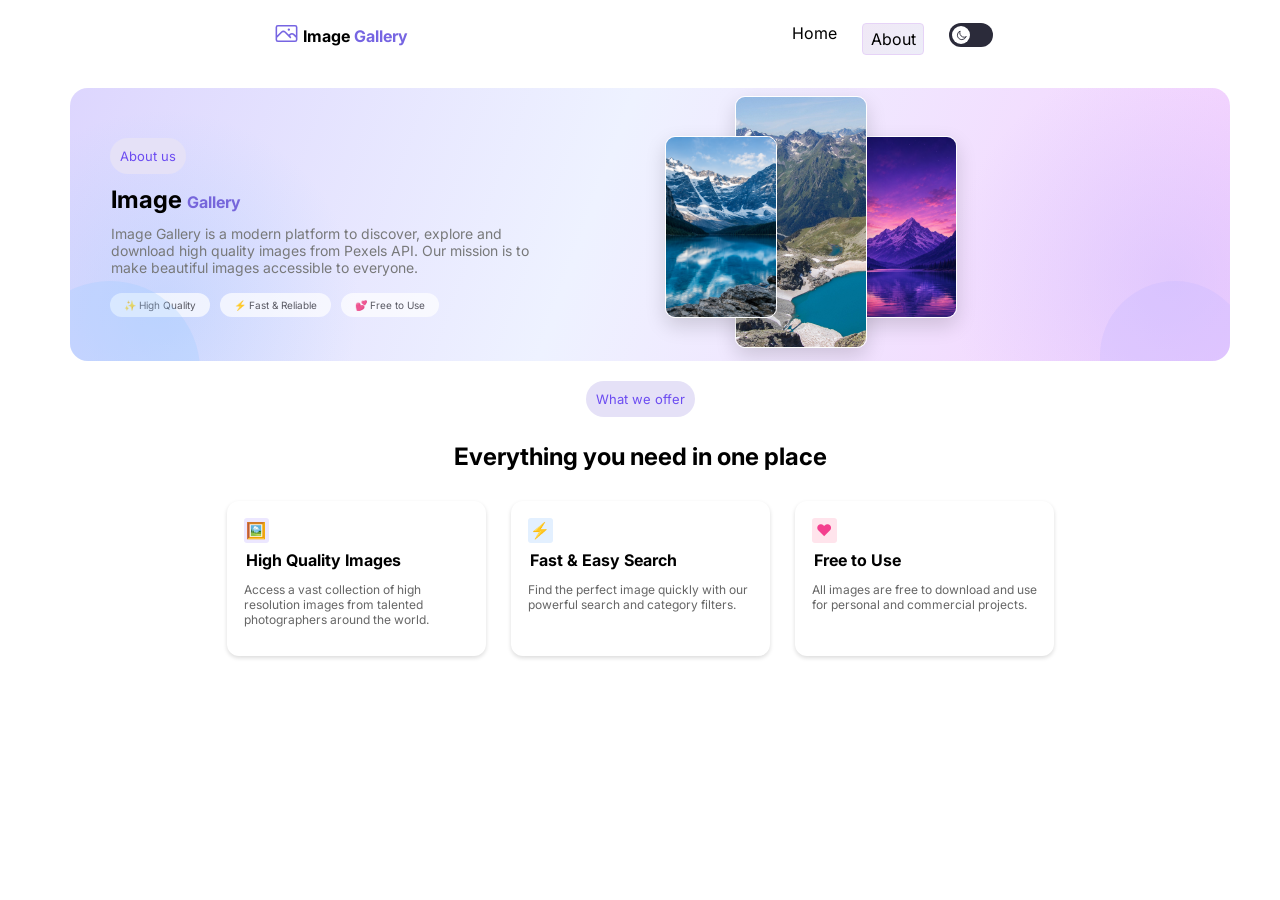
==== about.html @ d6212312 "Add files via upload" ====
<!DOCTYPE html>
<html lang="en">
<head>
    <meta charset="UTF-8">
    <meta name="viewport" content="width=device-width, initial-scale=1.0">
    <title>Document</title>
    <link rel="stylesheet" href="about.css">
</head>
<body>
    
    <div class="main-container">
        <section class="header">
              
            <div style=" display: flex; ">
               <table>
                   <tr>
                    <td>
                        <svg xmlns="http://www.w3.org/2000/svg" fill="none" viewBox="0 0 24 24" stroke-width="1.5" stroke="currentColor" class="size-6" style="width: 25px; height:25px; color: rgb(118, 101, 226);">
                           <path stroke-linecap="round" stroke-linejoin="round" d="m2.25 15.75 5.159-5.159a2.25 2.25 0 0 1 3.182 0l5.159 5.159m-1.5-1.5 1.409-1.409a2.25 2.25 0 0 1 3.182 0l2.909 2.909m-18 3.75h16.5a1.5 1.5 0 0 0 1.5-1.5V6a1.5 1.5 0 0 0-1.5-1.5H3.75A1.5 1.5 0 0 0 2.25 6v12a1.5 1.5 0 0 0 1.5 1.5Zm10.5-11.25h.008v.008h-.008V8.25Zm.375 0a.375.375 0 1 1-.75 0 .375.375 0 0 1 .75 0Z" />
                        </svg>
                    </td>
                    <td><b><span> Image <span style="color: rgb(118, 101, 226);"> Gallery </span> </span></b></td>
                   </tr>
               </table>
            </div>

            <div class="nav">
               <div  id="home"><a href="index.html" style="text-decoration: none; color: black;"> Home </a></div>
               <div id="about" class="one"><a href="about.html" style="text-decoration: none; color:black;"> About</a></div>

              
               <label class="theme-toggle">
                   <input type="checkbox" id="theme-switch">
                   <span class="toggle-track">
                       <span class="toggle-thumb">
                           <svg xmlns="http://www.w3.org/2000/svg" fill="none" viewBox="0 0 24 24" stroke-width="2" stroke="currentColor" width="11" height="11">
                               <path stroke-linecap="round" stroke-linejoin="round" d="M21.752 15.002A9.72 9.72 0 0 1 18 15.75c-5.385 0-9.75-4.365-9.75-9.75 0-1.33.266-2.597.748-3.752A9.753 9.753 0 0 0 3 11.25C3 16.635 7.365 21 12.75 21a9.753 9.753 0 0 0 9.002-5.998Z" />
                           </svg>
                       </span>
                   </span>
               </label>

            </div>

        </section>
        <br>
        <section class="hero">

           <div style="display: flex; flex-wrap: wrap;  align-items: center; padding-left: 30px; gap:60px; ">
            <div class="hero-inner" style="  display: flex;" >
                
                <div class="hero-text" >
                    <div class="about-btn">About us</div>
                    <h1 style="margin: 1px; padding: 5px;">Image <span style="color: rgb(118, 102, 219); font-size: medium;">Gallery</span></h1>
                    <p style="margin: 1px; padding: 5px; color: rgb(120, 121, 122); font-size: 14px;">Image Gallery is a modern platform to discover, explore and download high quality images from Pexels API. Our mission is to make beautiful images accessible to everyone.</p>
                    <div class="hero-pills">
                        <span class="pill">✨ High Quality</span>
                        <span class="pill">⚡ Fast &amp; Reliable</span>
                        <span class="pill">💕 Free to Use</span>
                    </div>
                </div>

            </div>
            <div class="hero-images" >
                    <img class="img1" src="asset/aboutimg1.png" alt="" class="heroimg">
                    <img class="img2" src="asset/pexels-anh-nguyen-87266688-14486504.jpg" alt="" class="heroimg">
                    <img class="img3" src="asset/aboutimg3.png" alt="" class="heroimg">
            </div>
           </div>

        </section>

        <section class="offer" style=" display: flex; flex-direction: column; border: 0.5 px solid black; padding: 10px; margin: 5px;  ">
           <div class="off-head">
                <div class="about-btn">What we offer</div>
                <h2>Everything you need in one place</h2>
           </div>
           <div class="off-cards" style=" display: flex;">
             <div class="offer-card">
                 <div class="icon-box icon-purple">🖼️</div>
                 <h4>High Quality Images</h4>
                 <p>Access a vast collection of high resolution images from talented photographers around the world.</p>
             </div>
             <div class="offer-card">
                 <div class="icon-box icon-blue">⚡</div>
                 <h4>Fast & Easy Search</h4>
                 <p>Find the perfect image quickly with our powerful search and category filters.</p>
             </div>
             <div class="offer-card">
                 <div class="icon-box icon-pink">❤️</div>
                 <h4>Free to Use</h4>
                 <p>All images are free to download and use for personal and commercial projects.</p>
             </div>
           </div>
        </section>
    </div>
<script>
    let themeSwitch = document.querySelector("#theme-switch");

       themeSwitch.addEventListener("change", () => {
       document.body.classList.toggle("dark");

    });
</script>
</body>
</html>
---- about.css ----
@import url('https://fonts.googleapis.com/css2?family=Inter:wght@400;500;600;700;800&display=swap');
  *{
       font-family: 'Inter', sans-serif;
    }
.main-container{
        width: min(1150px,95%);
        height: auto;
        margin  : auto ;
    }
.header{
        width: 96%;
        height: auto;
        padding: 10px;
        margin: 5px;
        height: 30px;
        display: flex;
        justify-content: space-around;
        align-content: center;
        border-radius: 12px;
    }
.nav{
        display: flex; 
        justify-content: space-around; 
        width: 200px; 
        margin-top:5px;
        display: flex;
        gap: 25px;
        width: auto;
    }
.theme-toggle{
    position: relative;
    width: 44px;
    height: 24px;
    display: inline-block;
    cursor: pointer;
}
.theme-toggle input{
    opacity: 0;
    width: 0;
    height: 0;
}
.toggle-track{
    position: absolute;
    top: 0; left: 0; right: 0; bottom: 0;
    background: #2b2b3a;
    border-radius: 20px;
    transition: 0.25s ease;
}
.toggle-thumb{
    position: absolute;
    height: 18px;
    width: 18px;
    left: 3px;
    top: 3px;
    background: #fff;
    color: #2b2b3a;
    border-radius: 50%;
    transition: 0.25s ease;
    display: flex;
    align-items: center;
    justify-content: center;
}
.theme-toggle input:checked + .toggle-track .toggle-thumb{
    transform: translateX(20px);
}
body.dark {
    background: #111827;
    color: #f9fafb;
}
body.dark .header,
body.dark .img-card,
body.dark .hero {
    background: #1f2937;
}
body.dark .hero-text p {
    color: #cbd5e1 !important;
}
body.dark .pill {
    background: #374151;
    color: #f9fafb;
}
body.dark .about-btn{
    background: #374151;
    color: #f9fafb;
}
body.dark .icon-purple{
    background: #374151;
    color: #f9fafb;
}
body.dark .icon-pink{
    background: #374151;
    color: #f9fafb;
}
body.dark .icon-blue{
    background: #374151;
    color: #f9fafb;
}
body.dark .offer-card{
     background: #252e3b;
    color: #f9fafb;
}
.one{
    border: 0.5px solid #e6d3f7;
    border-radius: 4px;
    background: linear-gradient(135deg, #f0e8f6, #ededf8);
    width:60px;
    height:30px;
    display: flex;
    justify-content: center;
    align-items: center;
    cursor: pointer;
}
.hero{
        width: 100%;
        margin: 5px;
        height: auto;
        padding: 5px;
        border-radius: 18px ;
        position: relative;
        overflow: hidden;
        background:
        radial-gradient(circle at 8% 80%, rgba(147, 197, 253, 0.35) 0, transparent 18%),
        radial-gradient(circle at 95% 70%, rgba(196, 181, 253, 0.4) 0, transparent 20%),
        linear-gradient(110deg, #ddd6fe 0%,#eef2ff 45%, #f5d0fe 100%);     
} 
.hero::before {
    content: "";
    position: absolute;
    width: 180px;
    height: 180px;
    left: -50px;
    bottom: -100px;
    background: rgba(147, 197, 253, 0.25);
    border-radius: 50%;
}
.hero::after {
    content: "";
    position: absolute;
    width: 150px;
    height: 150px;
    right: -20px;
    bottom: -70px;
    background: rgba(196, 181, 253, 0.3);
    border-radius: 50%;
   
}
.about-btn{
    padding:10px; 
    margin: 5px; 
    border-radius: 25px;   
    display: inline-block;
    background: #e5e1f7;
    color: #6c4cf1;
    place-items: center;
    font-size: small;
}
.hero-text{
    flex: 1;
    width:450px;
    display: inline;
}
.hero-pills{
    display: flex;
    gap: 10px;
    flex-wrap: wrap;
    margin-top: 12px;
    padding-left: 5px;
}
.pill{
    background: rgba(255,255,255,0.7);
    border-radius: 20px;
    padding: 6px 14px;
    font-size: 10px;
    color: rgb(90,90,100);
}
.hero-images {
    position: relative;
    width: 180px;
    height: 260px;
    margin-top: 3px;
  }
.hero-images img {
    position: absolute;
    object-fit: cover;
    border-radius: 10px;
    border: 1.5px solid #fff;
    box-shadow: 0 8px 20px rgba(0,0,0,0.15);
}
.img1 { width: 110px; height: 180px; left: 50px; top: 40px; z-index: 3; }
.img2 { width: 130px; height: 250px; left: 120px; top: 0;z-index: 2; }
.img3 { width: 110px; height: 180px; left: 230px; top: 40px; z-index: 1; }

.off-head{
    display: flex;
    flex-direction: column;
    align-items: center;
}
.off-cards{
    margin: 5px;
    display: flex;
    justify-content: center;
    gap: 15px;
    
}
.offer-card{
    box-shadow: 0px 2px 4px rgba(0,0,0,0.14); 
    border-radius: 12px;
    margin: 5px;
    width: 225px;
    padding: 17px;
    transition: 0.25s ease;
}
.offer-card:hover{
    transform:translateY(-1.2px) scale(1.01);
}
.icon-box {
    width: 25px; height: 25px;
    border-radius: 3px;
    display: flex; align-items: center; justify-content: center;
    font-size: 16px;
    margin-bottom: 7px;
}
.icon-purple { background: #ece7ff; color: #6c4cf1; }
.icon-blue { background: #e3f0ff; color: #3b82f6; }
.icon-pink { background: #ffe4ec; color: #f43f8e; }
.offer-card p { color: #666; font-size: 12px;  }
.offer-card h4 { margin: 2px;  }
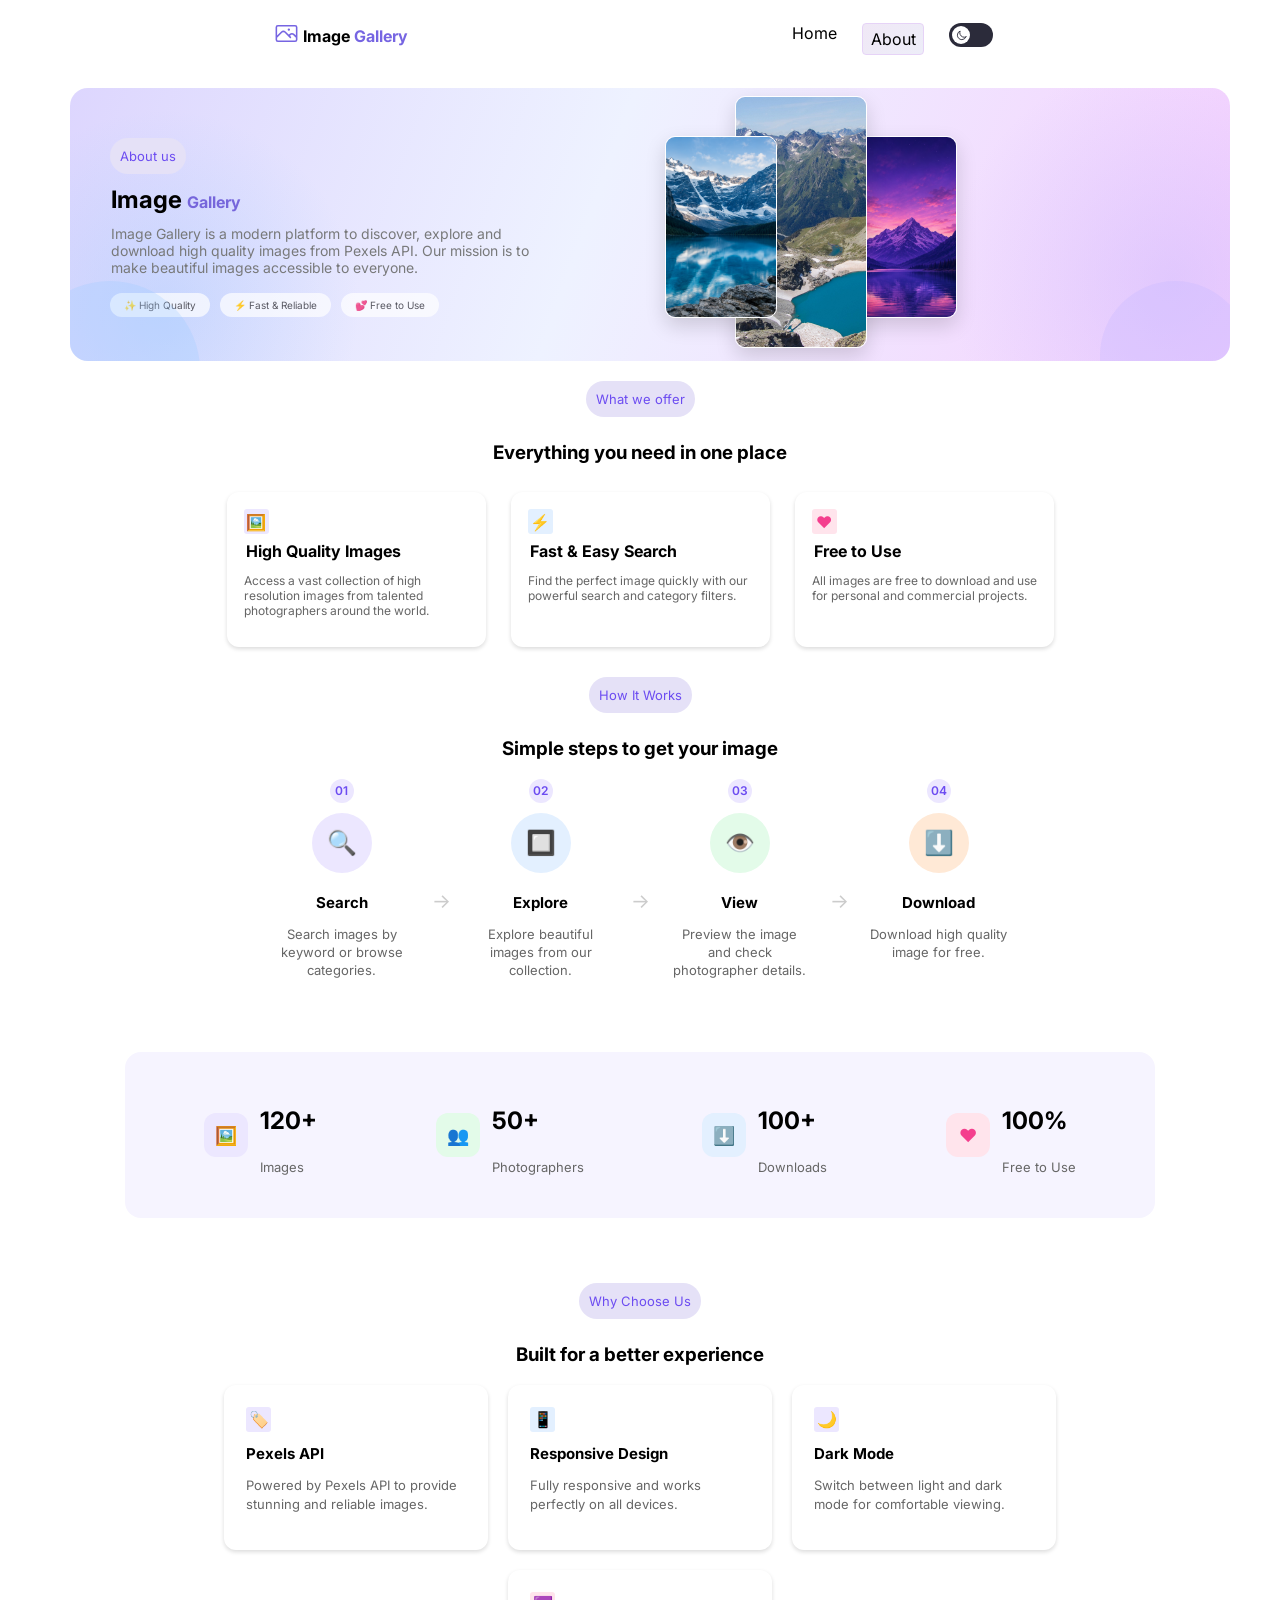
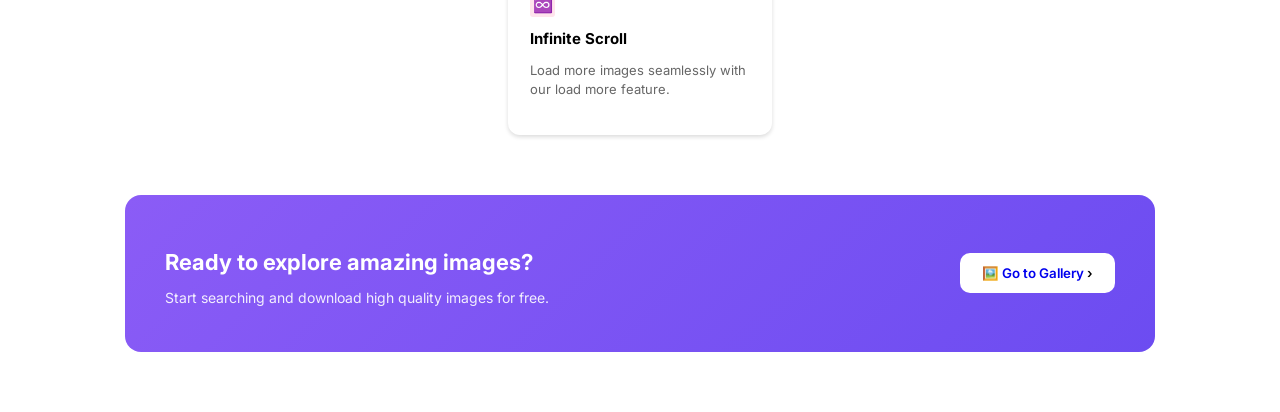
==== commit 36fb7525: "Update about.html" ====
--- a/about.html
+++ b/about.html
@@ -73,7 +73,7 @@
         <section class="offer" style=" display: flex; flex-direction: column; border: 0.5 px solid black; padding: 10px; margin: 5px;  ">
            <div class="off-head">
                 <div class="about-btn">What we offer</div>
-                <h2>Everything you need in one place</h2>
+                <h3>Everything you need in one place</h3>
            </div>
            <div class="off-cards" style=" display: flex;">
              <div class="offer-card">
@@ -93,14 +93,107 @@
              </div>
            </div>
         </section>
-    </div>
-<script>
-    let themeSwitch = document.querySelector("#theme-switch");
+
+        <div class="section-title off-head">
+
+            <div class="about-btn">How It Works</div>
+            <h3>Simple steps to get your image</h3>
+
+        </div>
+        <div class="steps">
+           <div class="step">
+           <div class="step-number">01</div>
+           <div class="step-icon" style="background:#ece7ff;">🔍</div>
+           <h4>Search</h4>
+           <p>Search images by keyword or browse categories.</p>
+       </div>
+        <div class="arrow">→</div>
+        <div class="step">
+            <div class="step-number">02</div>
+                <div class="step-icon" style="background:#e3f0ff;">🔲</div>
+                <h4>Explore</h4>
+                <p>Explore beautiful images from our collection.</p>
+            </div>
+            <div class="arrow">→</div>
+        <div class="step">
+            <div class="step-number">03</div>
+            <div class="step-icon" style="background:#e3fbe9;">👁️</div>
+                 <h4>View</h4>
+                 <p>Preview the image and check photographer details.</p>
+            </div>
+            <div class="arrow">→</div>
+             <div class="step">
+                 <div class="step-number">04</div>
+                     <div class="step-icon" style="background:#ffe9d6;">⬇️</div>
+                     <h4>Download</h4>
+                     <p>Download high quality image for free.</p>
+                 </div>
+             </div>
+
+             <div class="stats">
+                 <div class="stat">
+                      <div class="stat-icon" style="background:#ece7ff;color:#6c4cf1;">🖼️</div>
+                      <div><h3>120+</h3><p>Images</p></div>
+                 </div>
+             <div class="stat">
+             <div class="stat-icon" style="background:#e3fbe9;color:#22c55e;">👥</div>
+                 <div><h3>50+</h3><p>Photographers</p></div>
+             </div>
+             <div class="stat">
+                 <div class="stat-icon" style="background:#e3f0ff;color:#3b82f6;">⬇️</div>
+                 <div><h3>100+</h3><p>Downloads</p></div>
+             </div>
+             <div class="stat">
+                 <div class="stat-icon" style="background:#ffe4ec;color:#f43f8e;">❤️</div>
+                 <div><h3>100%</h3><p>Free to Use</p></div>
+             </div>
+          </div>
+
+          <div class="section-title off-head">
+             <span class="about-btn">Why Choose Us</span>
+             <h3>Built for a better experience</h3>
+          <div class="underline"></div>
+       </div>
+       <div class="why-us">
+         <div class="why-card">
+             <div class="icon-box icon-purple">🏷️</div>
+             <h4>Pexels API</h4>
+             <p>Powered by Pexels API to provide stunning and reliable images.</p>
+         </div>
+         <div class="why-card">
+             <div class="icon-box icon-blue">📱</div>
+             <h4>Responsive Design</h4>
+             <p>Fully responsive and works perfectly on all devices.</p>
+         </div>
+         <div class="why-card">
+             <div class="icon-box icon-purple">🌙</div>
+             <h4>Dark Mode</h4>
+             <p>Switch between light and dark mode for comfortable viewing.</p>
+         </div>
+         <div class="why-card">
+             <div class="icon-box icon-pink">♾️</div>
+             <h4>Infinite Scroll</h4>
+             <p>Load more images seamlessly with our load more feature.</p>
+         </div>
+      </div>
+
+      <div class="cta">
+          <div>
+             <h3>Ready to explore amazing images?</h3>
+             <p>Start searching and download high quality images for free.</p>
+         </div>
+         <button class="button"><a href="index.html" style="text-decoration: none;">🖼️ Go to Gallery</a> › </button>
+      </div>
+  </div>
+  <script>
+      let themeSwitch = document.querySelector("#theme-switch");
 
        themeSwitch.addEventListener("change", () => {
        document.body.classList.toggle("dark");
 
-    });
-</script>
+      });
+
+     
+  </script>
 </body>
-</html>+</html>
--- a/about.css
+++ b/about.css
@@ -99,6 +99,26 @@
      background: #252e3b;
     color: #f9fafb;
 }
+body.dark .why-card{
+     background: #252e3b;
+    color: #f9fafb;
+}
+body.dark .cta{
+     background: #252e3b;
+    color: #f9fafb;
+}
+body.dark .stats{
+     background: #252e3b;
+    color: #f9fafb;
+}
+body.dark .step-number{
+     background: #252e3b;
+    color: #f9fafb;
+}
+body.dark .button{
+    background: #374151;
+    color: #f9fafb;
+}
 .one{
     border: 0.5px solid #e6d3f7;
     border-radius: 4px;
@@ -195,6 +215,7 @@
     flex-direction: column;
     align-items: center;
 }
+
 .off-cards{
     margin: 5px;
     display: flex;
@@ -226,3 +247,123 @@
 .offer-card p { color: #666; font-size: 12px;  }
 .offer-card h4 { margin: 2px;  }
 
+
+.section-title{
+    place-items: center;
+}
+.section-title .badge { display: inline-block; }
+  .section-title h2 {
+    font-size: 30px;
+    margin: 10px 0;
+}
+
+.steps {
+    display: flex;
+    justify-content: center;
+    align-items: flex-start;
+    gap: 20px;
+    padding: 0 60px 60px;
+    flex-wrap: wrap;
+}
+.step {
+    text-align: center;
+    width: 140px;
+    position: relative;
+}
+.step-number {
+    font-size: 12px;
+    color: #6c4cf1;
+    background: #ece7ff;
+    width: 24px; height: 24px;
+    border-radius: 50%;
+    display: flex; align-items: center; justify-content: center;
+    margin: 0 auto 10px;
+    font-weight: 600;
+}
+.step-icon {
+    width: 60px; height: 60px;
+    border-radius: 50%;
+    display: flex; align-items: center; justify-content: center;
+    margin: 0 auto 12px;
+    font-size: 24px;
+}
+.step h4 { margin-bottom: 6px; font-size: 15px; }
+.step p { font-size: 13px; color: #666; line-height: 1.4; }
+.arrow { align-self: center; color: #ccc; font-size: 20px; margin-top: 30px; }
+
+/* STATS */
+.stats {
+    display: flex;
+    justify-content: space-around;
+    background: #f6f4ff;
+    margin: 0 60px 60px;
+    padding: 30px;
+    border-radius: 16px;
+    flex-wrap: wrap;
+    gap: 20px;
+}
+.stat {
+    display: flex;
+    align-items: center;
+    gap: 12px;
+}
+.stat-icon {
+    width: 44px; height: 44px;
+    border-radius: 12px;
+    display: flex; align-items: center; justify-content: center;
+    font-size: 18px;
+}
+.stat h3 { font-size: 24px; }
+.stat p { font-size: 13px; color: #666; }
+
+  /* WHY CHOOSE US */
+.why-us {
+    display: flex;
+    justify-content: center;
+    gap: 20px;
+    padding: 0 60px 60px;
+    flex-wrap: wrap;
+}
+.why-card {
+    box-shadow: 0px 2px 4px rgba(0,0,0,0.14); 
+    border-radius: 12px;
+    padding: 22px;
+    width: 220px;
+    transition: 0.25s ease;
+}
+.why-card h4 { margin: 12px 0 6px; font-size: 15px; }
+.why-card p { font-size: 13px; color: #666; line-height: 1.5; }
+.why-card:hover{
+    transform:translateY(-1.2px) scale(1.01);
+}
+  /* CTA */
+.cta {
+    background: linear-gradient(135deg, #8b5cf6, #6c4cf1);
+    margin: 0 60px 60px;
+    border-radius: 16px;
+    padding: 32px 40px;
+    display: flex;
+    justify-content: space-between;
+    align-items: center;
+    color: #fff;
+    flex-wrap: wrap;
+    gap: 16px;
+}
+.cta h3 { font-size: 22px; margin-bottom: 6px; }
+.cta p { font-size: 14px; opacity: 0.9; }
+.cta button {
+    background: #fff;
+    color: black;
+    border: none;
+    padding: 12px 22px;
+    border-radius: 10px;
+    font-weight: 600;
+    cursor: pointer;
+}
+
+@media (max-width: 900px) {
+    .hero { flex-direction: column; text-align: center; }
+    .hero-images { margin-top: 40px; }
+    nav { padding: 16px 20px; }
+    .cta, .stats, .features, .why-us, .steps { margin-left: 20px; margin-right: 20px; padding-left: 20px; padding-right: 20px; }
+}
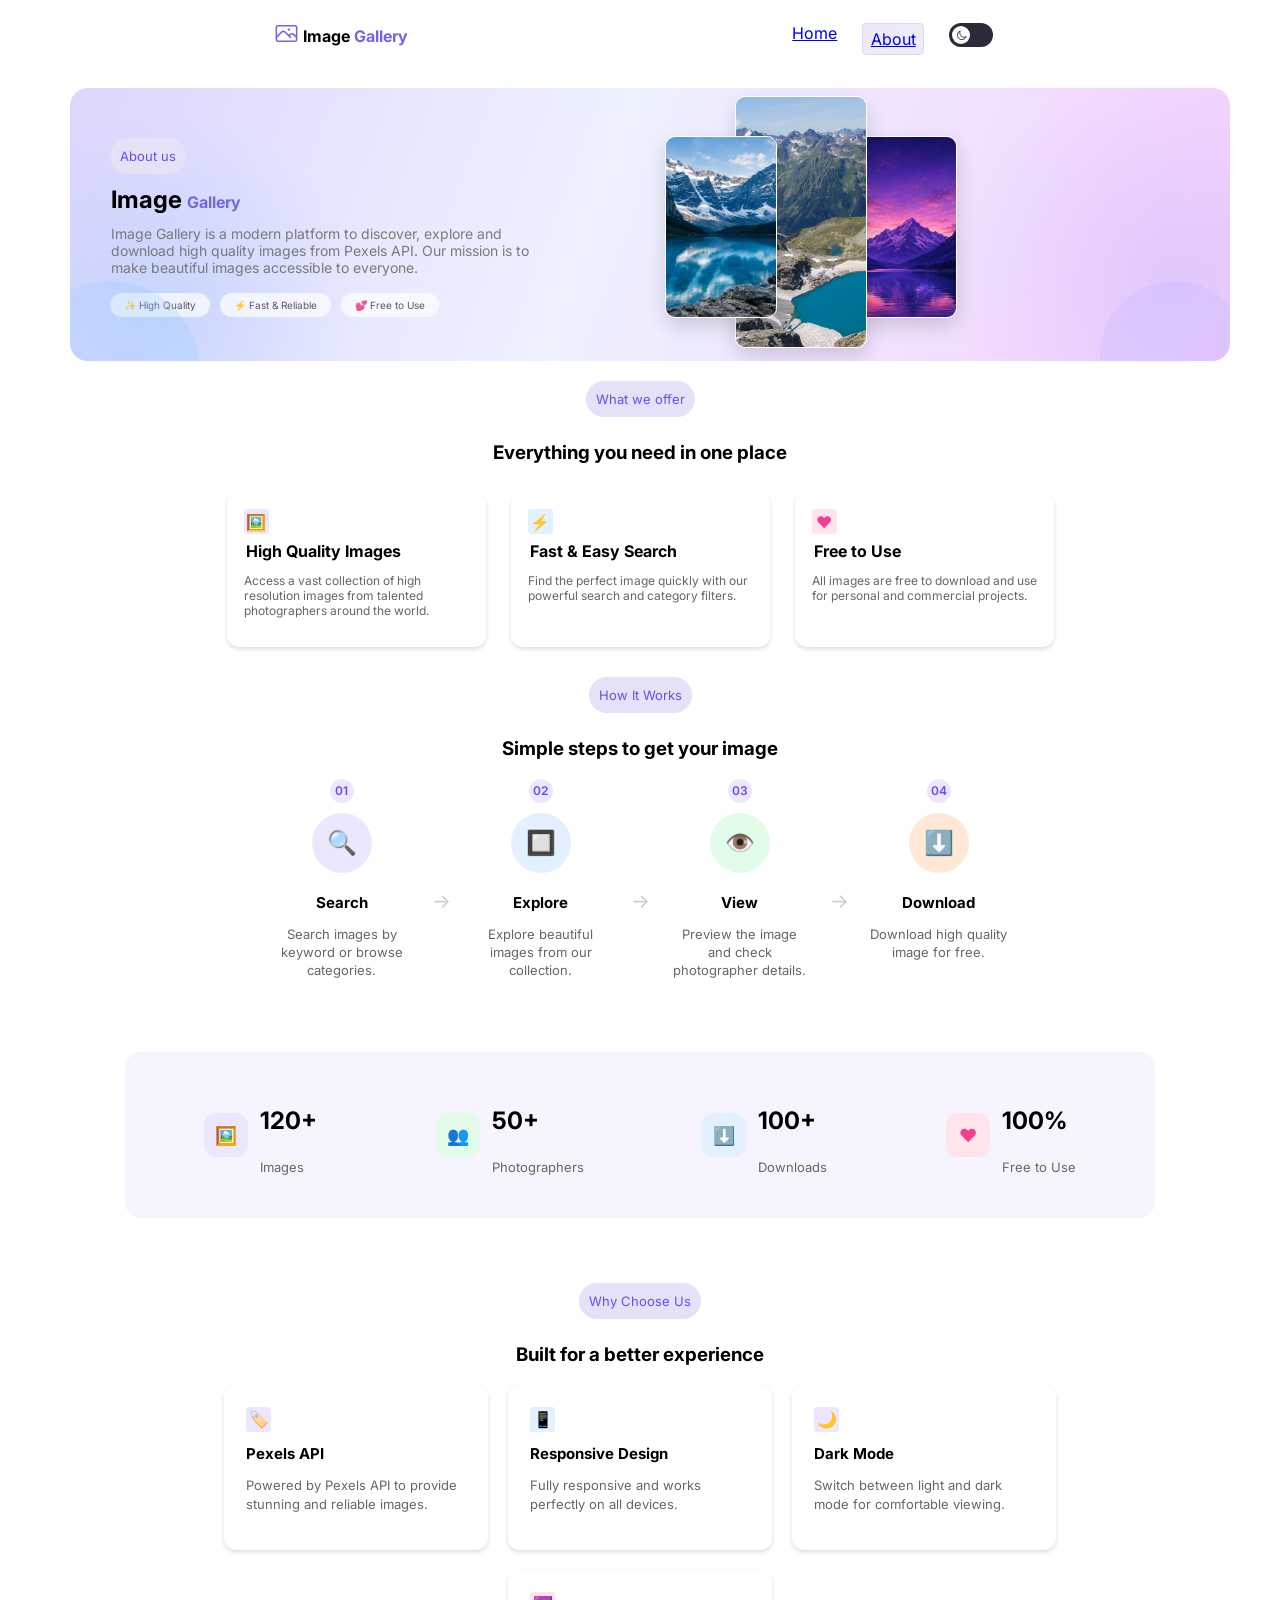
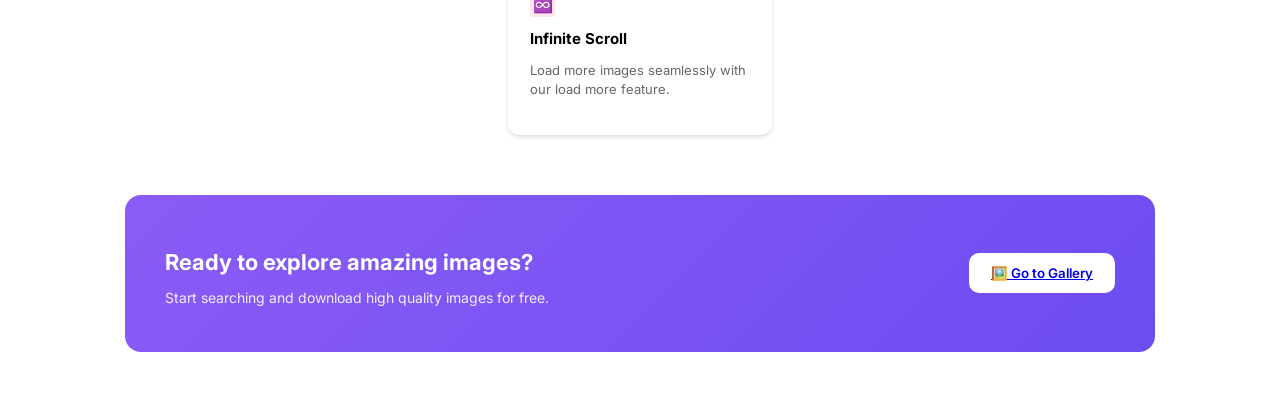
==== commit 58d82c7b: "Update about.html" ====
--- a/about.html
+++ b/about.html
@@ -25,8 +25,8 @@
             </div>
 
             <div class="nav">
-               <div  id="home"><a href="index.html" style="text-decoration: none; color: black;"> Home </a></div>
-               <div id="about" class="one"><a href="about.html" style="text-decoration: none; color:black;"> About</a></div>
+               <div  id="home"><a href="index.html" > Home </a></div>
+               <div id="about" class="one"><a href="about.html" > About</a></div>
 
               
                <label class="theme-toggle">
@@ -182,7 +182,7 @@
              <h3>Ready to explore amazing images?</h3>
              <p>Start searching and download high quality images for free.</p>
          </div>
-         <button class="button"><a href="index.html" style="text-decoration: none;">🖼️ Go to Gallery</a> › </button>
+         <button class="button"><a href="index.html">🖼️ Go to Gallery</a></button>
       </div>
   </div>
   <script>
